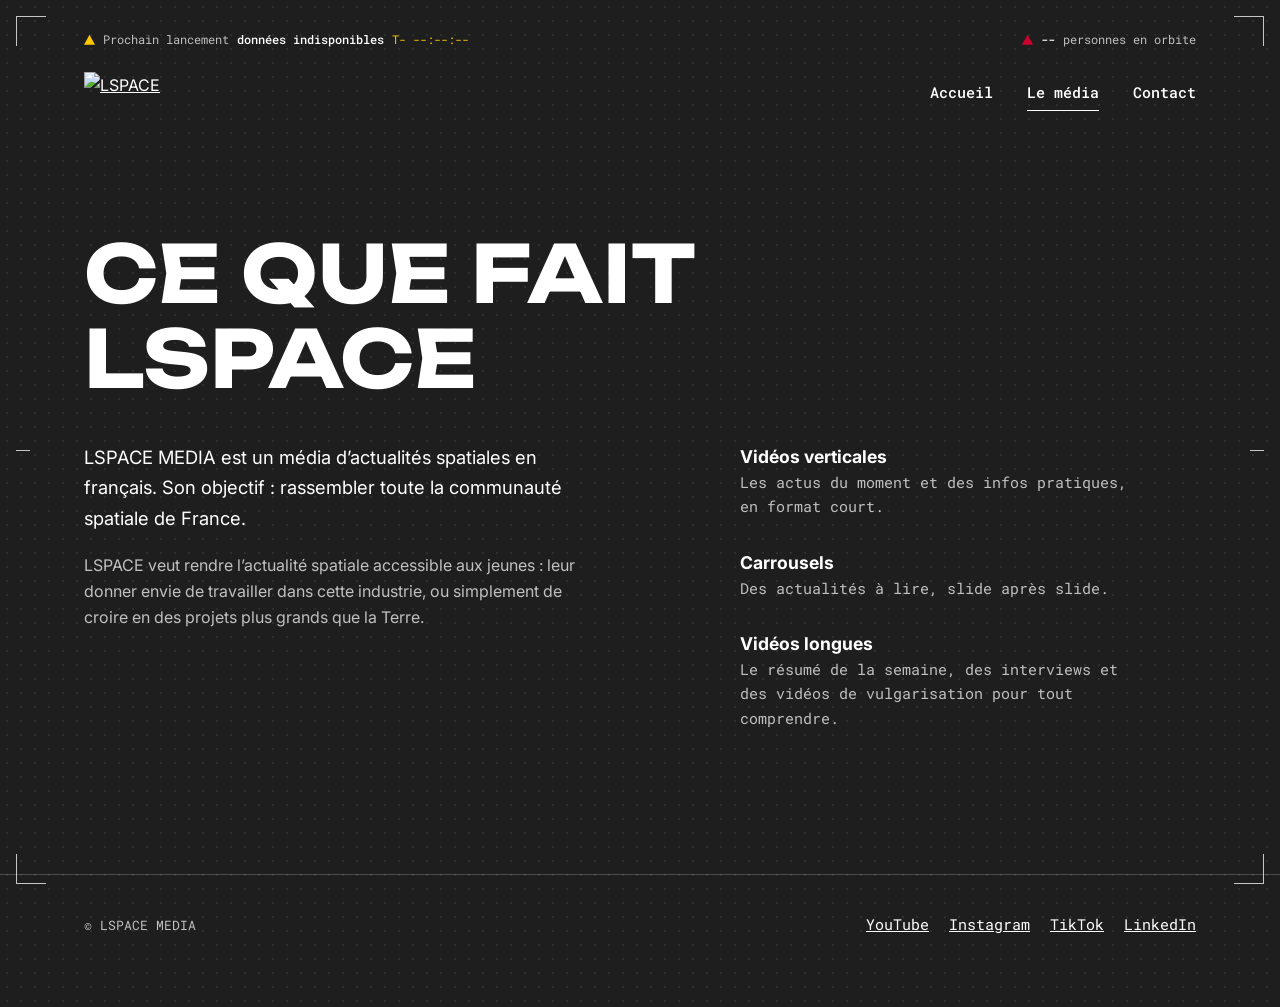
==== about.html @ 88643566 "Add files via upload Premier site" ====
<!doctype html><html lang="fr"><head><meta charset="utf-8"><meta name="viewport" content="width=device-width,initial-scale=1,viewport-fit=cover">
<title>Le média | LSPACE MEDIA</title><meta name="description" content="Ce que fait LSPACE MEDIA : actualités spatiales en français, vidéos et carrousels, en vidéos verticales, carrousels et vidéos longues."><meta property="og:title" content="Le média | LSPACE MEDIA"><meta property="og:description" content="Ce que fait LSPACE MEDIA : actualités spatiales en français, vidéos et carrousels, en vidéos verticales, carrousels et vidéos longues."><meta property="og:image" content="assets/og.png"><meta name="theme-color" content="#1E1E1E">
<script>document.documentElement.classList.add('js')</script><link rel="icon" href="assets/favicon-black.png" media="(prefers-color-scheme: light)"><link rel="icon" href="assets/favicon.png" media="(prefers-color-scheme: dark)"><link rel="preconnect" href="https://fonts.googleapis.com"><link rel="preconnect" href="https://fonts.gstatic.com" crossorigin><link href="https://fonts.googleapis.com/css2?family=Inter:wght@400;500;600&family=Roboto+Mono:wght@400;500;700&family=Unbounded:wght@700;800&display=swap" rel="stylesheet"><link rel="stylesheet" href="style.css"></head><body>
<div class="top"><span><i class="tri"></i>Prochain lancement <b class="ln">chargement…</b> <span class="cd">T- --:--:--</span></span><span><i class="tri r"></i><b class="crew">--</b> personnes en orbite</span></div><header><a href="index.html" aria-label="LSPACE MEDIA, accueil"><img src="assets/mark-white.png" alt="LSPACE"></a><nav><a href="index.html">Accueil</a><a href="about.html" aria-current=page>Le média</a><a href="contact.html">Contact</a></nav></header>
<main><section style="padding-bottom:40px"><div class="wrap"><h1>Ce que fait<br>LSPACE</h1></div></section>
<section style="padding-top:0"><div class="wrap two"><div>
<p style="color:#fff;font-size:1.15rem">LSPACE MEDIA est un média d’actualités spatiales en français. Son objectif : rassembler toute la communauté spatiale de France.</p>
<p>LSPACE veut rendre l’actualité spatiale accessible aux jeunes : leur donner envie de travailler dans cette industrie, ou simplement de croire en des projets plus grands que la Terre.</p></div>
<div><div class="mark"><img src="assets/squares.png" alt=""><div><b>Vidéos verticales</b><span>Les actus du moment et des infos pratiques, en format court.</span></div></div>
<div class="mark"><img src="assets/squares.png" alt=""><div><b>Carrousels</b><span>Des actualités à lire, slide après slide.</span></div></div>
<div class="mark"><img src="assets/squares.png" alt=""><div><b>Vidéos longues</b><span>Le résumé de la semaine, des interviews et des vidéos de vulgarisation pour tout comprendre.</span></div></div></div></div></section></main>
<footer><div class="wrap"><div><img class="bar" src="assets/barcode.png" alt="" aria-hidden="true"><small>© LSPACE MEDIA</small></div>
<div class="l"><a data-social="youtube">YouTube</a><a data-social="instagram">Instagram</a><a data-social="tiktok">TikTok</a><a data-linkedin-media>LinkedIn</a></div></div></footer>
<script src="config.js"></script><script src="script.js"></script></body></html>
---- style.css ----
:root{--bg:#1E1E1E;--blue:#0000FF;--yellow:#FFC700;--red:#D1002F;--soft:#EFEFEF;--mute:rgba(255,255,255,.72);--line:rgba(255,255,255,.2);--pad:clamp(22px,5vw,64px)}
*{box-sizing:border-box}html{scroll-behavior:smooth}
body{margin:0;color:#fff;background:radial-gradient(rgba(255,255,255,.07) 1px,transparent 1px) 0 0/14px 14px,var(--bg);font:400 1rem/1.65 Inter,system-ui,sans-serif;overflow-x:hidden}
img{max-width:100%;display:block}a{color:inherit}
:focus-visible{outline:2px solid var(--yellow);outline-offset:3px}
/* viewfinder frame: signature of the DA */
body::before{content:"";position:fixed;inset:16px;z-index:50;pointer-events:none;opacity:.75;background:
linear-gradient(#fff,#fff) 0 0/30px 1px,linear-gradient(#fff,#fff) 0 0/1px 30px,
linear-gradient(#fff,#fff) 100% 0/30px 1px,linear-gradient(#fff,#fff) 100% 0/1px 30px,
linear-gradient(#fff,#fff) 0 100%/30px 1px,linear-gradient(#fff,#fff) 0 100%/1px 30px,
linear-gradient(#fff,#fff) 100% 100%/30px 1px,linear-gradient(#fff,#fff) 100% 100%/1px 30px,
linear-gradient(#fff,#fff) 0 50%/14px 1px,linear-gradient(#fff,#fff) 100% 50%/14px 1px;background-repeat:no-repeat;animation:snap .9s cubic-bezier(.2,.8,.2,1) both}
@keyframes snap{from{inset:9vmin;opacity:0}}
@media(prefers-reduced-motion:reduce){body::before{animation:none}}
h1,h2,h3,.disp{font-family:Unbounded,"Arial Black",sans-serif;font-weight:700;line-height:1.08;margin:0;text-transform:uppercase}
h1{font-size:clamp(2rem,6.2vw,5rem)}h2{font-size:clamp(1.4rem,3vw,2.3rem)}h3{font-size:1.05rem}
p{margin:0 0 1em;max-width:64ch;color:var(--mute)}
.wrap{max-width:1240px;margin:0 auto;padding:0 var(--pad)}
header{position:relative;z-index:5;display:flex;align-items:center;justify-content:space-between;padding:42px var(--pad) 0;max-width:1240px;margin:0 auto}
header img{height:44px;width:auto}
nav{display:flex;gap:clamp(14px,3vw,34px);font-size:.95rem;font-weight:500}
nav a{text-decoration:none;padding:4px 0;border-bottom:1px solid transparent}
nav a:hover,nav a[aria-current]{border-color:#fff}
section{padding:clamp(56px,9vw,120px) 0}
.blob{position:absolute;border-radius:50%;background:var(--blue);filter:blur(90px);pointer-events:none;z-index:0}
.hero{position:relative;min-height:100svh;margin-top:-86px;padding-top:150px;display:flex;flex-direction:column;justify-content:flex-end;overflow:hidden}
.hero .wrap{position:relative;z-index:2;width:100%}
.hero p.lead{font-size:1.15rem;margin:1.4rem 0 3rem;color:#fff}
.live{display:grid;grid-template-columns:2fr 1.2fr 1fr;gap:0 clamp(20px,4vw,56px);border-top:1px solid var(--line);padding:22px 0}
.live .k{display:flex;align-items:center;gap:10px;font-size:.85rem;color:var(--mute)}
.tri{width:11px;height:10px;background:var(--yellow);clip-path:polygon(50% 0,100% 100%,0 100%);flex:none}.tri.r{background:var(--red)}
.t{font:700 clamp(1.5rem,4.2vw,3.2rem)/1.1 Unbounded,sans-serif;font-variant-numeric:tabular-nums;margin:.35em 0 .2em}
.live .s{font-size:.9rem;color:var(--mute)}.live .big{font:700 clamp(1.5rem,4.2vw,3.2rem)/1.1 Unbounded,sans-serif;margin:.35em 0 .2em}
.slogan{border-top:1px solid var(--line);padding:16px 0 56px;font-size:.85rem;color:var(--mute);display:flex;flex-wrap:wrap;gap:6px 14px}
.slogan b{color:#fff;font-weight:800}
.head{display:flex;justify-content:space-between;align-items:end;gap:20px;margin-bottom:36px;flex-wrap:wrap}
.btn{display:inline-flex;gap:10px;align-items:center;text-decoration:none;border:1px solid #fff;padding:10px 20px;font-weight:600;font-size:.92rem}
.btn:hover{background:#fff;color:var(--bg)}
.feed{display:grid;grid-template-columns:repeat(auto-fill,minmax(270px,1fr));gap:28px}
.card{text-decoration:none;display:block}
.thumb{position:relative;aspect-ratio:16/9;background:var(--bg) url(assets/blob.png) center/cover;overflow:hidden;border:1px solid var(--line)}
.thumb img{width:100%;height:100%;object-fit:cover;transition:transform .5s}
.card:hover .thumb img{transform:scale(1.04)}
.thumb .tag{position:absolute;left:10px;bottom:10px;display:flex;align-items:center;gap:8px;font-size:.78rem;font-weight:600;background:rgba(30,30,30,.85);padding:4px 9px}
.card h3{margin:14px 0 0;font-family:Inter,sans-serif;text-transform:none;font-weight:600;font-size:1rem;line-height:1.4}
.socials{display:grid;grid-template-columns:repeat(auto-fit,minmax(220px,1fr));border:1px solid var(--line)}
.socials a{padding:28px;text-decoration:none;border-right:1px solid var(--line);display:flex;flex-direction:column;gap:6px;position:relative;min-height:150px;justify-content:space-between}
.socials a:hover{background:var(--blue)}
.socials .n{font:700 1.3rem Unbounded,sans-serif;text-transform:uppercase}.socials .h{color:var(--mute);font-size:.9rem}
.spec{max-width:760px;margin:0;padding:0}
.row{display:flex;align-items:baseline;gap:12px;padding:13px 0;border-bottom:1px solid var(--line)}
.row dt{margin:0;color:var(--mute)}.row i{flex:1;border-bottom:1px dotted rgba(255,255,255,.4);transform:translateY(-4px)}
.row dd{margin:0;font:700 1.15rem Unbounded,sans-serif;font-variant-numeric:tabular-nums}
.two{display:grid;grid-template-columns:1fr 1fr;gap:clamp(28px,6vw,90px)}
.mark{display:flex;gap:16px;align-items:flex-start;margin:0 0 28px}.mark img{width:46px;flex:none}
.mark b{display:block;font-size:1.1rem}.mark span{font-size:.92rem;color:var(--mute);display:block;max-width:44ch}
.plate{position:relative;aspect-ratio:16/6.5;min-height:230px;background:url(assets/blob.png) right bottom/cover no-repeat;display:flex;flex-direction:column;justify-content:flex-end;align-items:flex-end;padding:clamp(18px,3vw,36px);text-align:right}
.plate .nm{font:800 clamp(1.7rem,5.6vw,4.4rem)/1 Unbounded,sans-serif}.plate .rl{font-size:clamp(.8rem,1.5vw,1rem)}
.pp{width:min(260px,60%);aspect-ratio:1;object-fit:cover}
footer{border-top:1px solid var(--line);padding:36px 0 70px;position:relative;z-index:2}
footer .wrap{display:flex;justify-content:space-between;gap:24px;flex-wrap:wrap;align-items:flex-end}
footer small{color:var(--mute)}footer .l{display:flex;gap:20px;font-size:.92rem}
@media(max-width:760px){.live,.two{grid-template-columns:1fr}.live>div{padding:10px 0}header{padding-top:36px}nav{font-size:.85rem}.socials a{border-right:0;border-bottom:1px solid var(--line)}}
/* v2 : police code, couleurs DA, bandeau live */
:root{--mono:"Roboto Mono",ui-monospace,Menlo,Consolas,monospace}
nav,.k,.s,.slogan,.tag,.btn,.row dt,footer small,footer .l,.top,.socials .h,.mark span,.cap{font-family:var(--mono)}
.top{position:relative;z-index:6;display:flex;justify-content:space-between;gap:8px 24px;flex-wrap:wrap;max-width:1240px;margin:0 auto;padding:30px var(--pad) 0;font-size:.74rem;color:var(--mute)}
.top span{display:inline-flex;align-items:center;gap:8px}.top b{color:#fff;font-weight:500}.top .cd{color:var(--yellow);font-variant-numeric:tabular-nums}
.top .ln{max-width:34ch;overflow:hidden;text-overflow:ellipsis;white-space:nowrap}
header{padding-top:22px}
.hero{margin-top:0;padding-top:60px;min-height:calc(100svh - 90px)}
.t{color:var(--yellow)}
.btn{font-size:.85rem}.btn.y{background:var(--yellow);border-color:var(--yellow);color:var(--bg)}.btn.y:hover{background:#fff;border-color:#fff}
.socials{border:0;gap:0}
.socials a{border:0;color:#fff;min-height:190px}
.socials a[data-social=youtube]{background:var(--red)}
.socials a[data-social=instagram]{background:var(--yellow);color:var(--bg)}
.socials a[data-social=tiktok]{background:var(--soft);color:var(--bg)}
.socials a .h{color:inherit;opacity:.8}
.socials a:hover{background:var(--blue);color:#fff}
.light{background:var(--soft);color:var(--bg)}.light p{color:#333}
.light .row{border-color:rgba(30,30,30,.2)}.light .row dt{color:#444}.light .row i{border-color:rgba(30,30,30,.45)}
.embed{aspect-ratio:16/9;max-width:860px;border:1px solid var(--line)}.embed iframe{width:100%;height:100%;border:0}
.ph{position:relative;width:min(340px,100%)}
.ph::before{content:"";position:absolute;left:-16px;bottom:-16px;width:46%;height:46%;background:var(--yellow)}
.ph img{position:relative;width:100%;aspect-ratio:1;object-fit:cover;border:1px solid var(--line)}
.bar{display:block;height:auto;width:150px}
.cta{display:flex;gap:12px;flex-wrap:wrap}
@media(max-width:760px){.top{font-size:.7rem}.top .ln{max-width:24ch}}
/* v3 */
.bar{background:none!important}
.feed.vert{grid-template-columns:repeat(auto-fill,minmax(170px,1fr));gap:20px}.feed.vert .thumb{aspect-ratio:9/16}.feed.vert h3{font-size:.88rem}
.igrid{display:grid;grid-template-columns:repeat(auto-fill,minmax(300px,1fr));gap:24px}.igrid iframe{width:100%;height:540px;border:1px solid var(--line);background:#fff}
.chead{padding:clamp(40px,7vw,90px) 0 20px}.chead .who{display:flex;align-items:center;gap:12px;margin-top:1.6rem;font-size:.95rem;color:var(--mute);font-family:var(--mono)}
/* v4 : animations */
@keyframes rise{from{opacity:0;transform:translateY(38px)}}
@keyframes drift{to{transform:translate(-5vmin,6vmin) scale(1.1)}}
@keyframes pulse{50%{opacity:.25}}@keyframes breathe{50%{opacity:.42}}@keyframes mq{to{transform:translateX(-50%)}}
body::before{animation:snap .9s cubic-bezier(.2,.8,.2,1) both,breathe 6s 1s ease-in-out infinite}
main h1{animation:rise .9s .2s cubic-bezier(.2,.8,.2,1) both}.hero .lead{animation:rise .9s .42s cubic-bezier(.2,.8,.2,1) both}.hero .live{animation:rise .9s .62s cubic-bezier(.2,.8,.2,1) both}.chead .who{animation:rise .9s .4s both}
.hero .wrap{padding-bottom:48px}
.blob{animation:drift 14s ease-in-out infinite alternate;translate:calc(var(--mx,0)*-40px) calc(var(--my,0)*-40px);transition:translate .6s ease-out}.blob+.blob{animation-duration:19s;animation-delay:-6s}
.tri.r{animation:pulse 1.4s ease-in-out infinite}
.js .rv{opacity:0;transform:translateY(26px);transition:opacity .7s cubic-bezier(.2,.8,.2,1),transform .7s cubic-bezier(.2,.8,.2,1)}
.js .rv.in{opacity:1;transform:none}.js .rv.in.done{transition:transform .3s,background .3s,border-color .3s,color .3s}
.marq{overflow:hidden;background:var(--yellow);color:var(--bg);font:500 .85rem var(--mono);padding:14px 0;white-space:nowrap;position:relative;z-index:3}
.mt{display:inline-flex;animation:mq 30s linear infinite}.mt span{display:inline-flex;align-items:center;gap:22px;padding-right:22px}.mt b{font-weight:800}
.mt span::after{content:"";width:10px;height:9px;background:var(--bg);clip-path:polygon(50% 0,100% 100%,0 100%)}
.marq:hover .mt{animation-play-state:paused}
.btn::after{content:"→";transition:transform .25s}.btn:hover::after{transform:translateX(5px)}.btn{transition:background .25s,color .25s}
.socials a{transition:transform .3s,background .3s,color .3s}.socials a:hover{transform:translateY(-6px)}
.socials a::after{content:"↗";position:absolute;top:20px;right:24px;font-size:1.5rem;transition:transform .3s}.socials a:hover::after{transform:translate(5px,-5px)}
.card:hover .thumb{border-color:var(--yellow)}.card:hover h3{text-decoration:underline;text-underline-offset:4px}
nav a{transition:border-color .25s}
.note{color:#fff;display:flex;gap:12px;align-items:flex-start;border-left:2px solid var(--yellow);padding-left:14px}.note .tri{margin-top:.55em}
.tl{list-style:none;margin:0;padding:0 0 0 24px;border-left:2px solid var(--bg)}.tl li{position:relative;padding:0 0 24px}
.tl li::before{content:"";position:absolute;left:-31px;top:.45em;width:12px;height:12px;background:var(--yellow);border:2px solid var(--bg)}
.tl .d{display:block;font:500 .75rem var(--mono);color:#555}.tl b{font-size:1.02rem}
.proj{border-top:2px solid var(--bg);padding-top:14px;margin-bottom:30px}.proj ul{padding-left:1.1rem;margin:.6em 0 0;color:#333}.proj .lk{font:500 .8rem var(--mono);margin:.4em 0 0;color:#444}
.chips{display:flex;flex-wrap:wrap;gap:10px;list-style:none;padding:0;margin:0}.chips li{border:1px solid var(--line);padding:7px 15px;font:500 .85rem var(--mono);transition:transform .25s,background .25s,color .25s}.chips li:hover{background:var(--yellow);color:var(--bg);transform:translateY(-3px)}
@media(prefers-reduced-motion:reduce){*,*::before,*::after{animation:none!important;transition:none!important}.js .rv{opacity:1;transform:none}}
/* v5 : bandeau, L collé et en gras */
.mt span{display:block;padding-right:0;font-weight:400}.mt b{font-weight:700}
.mt span::after{display:inline-block;vertical-align:middle;margin:0 22px}
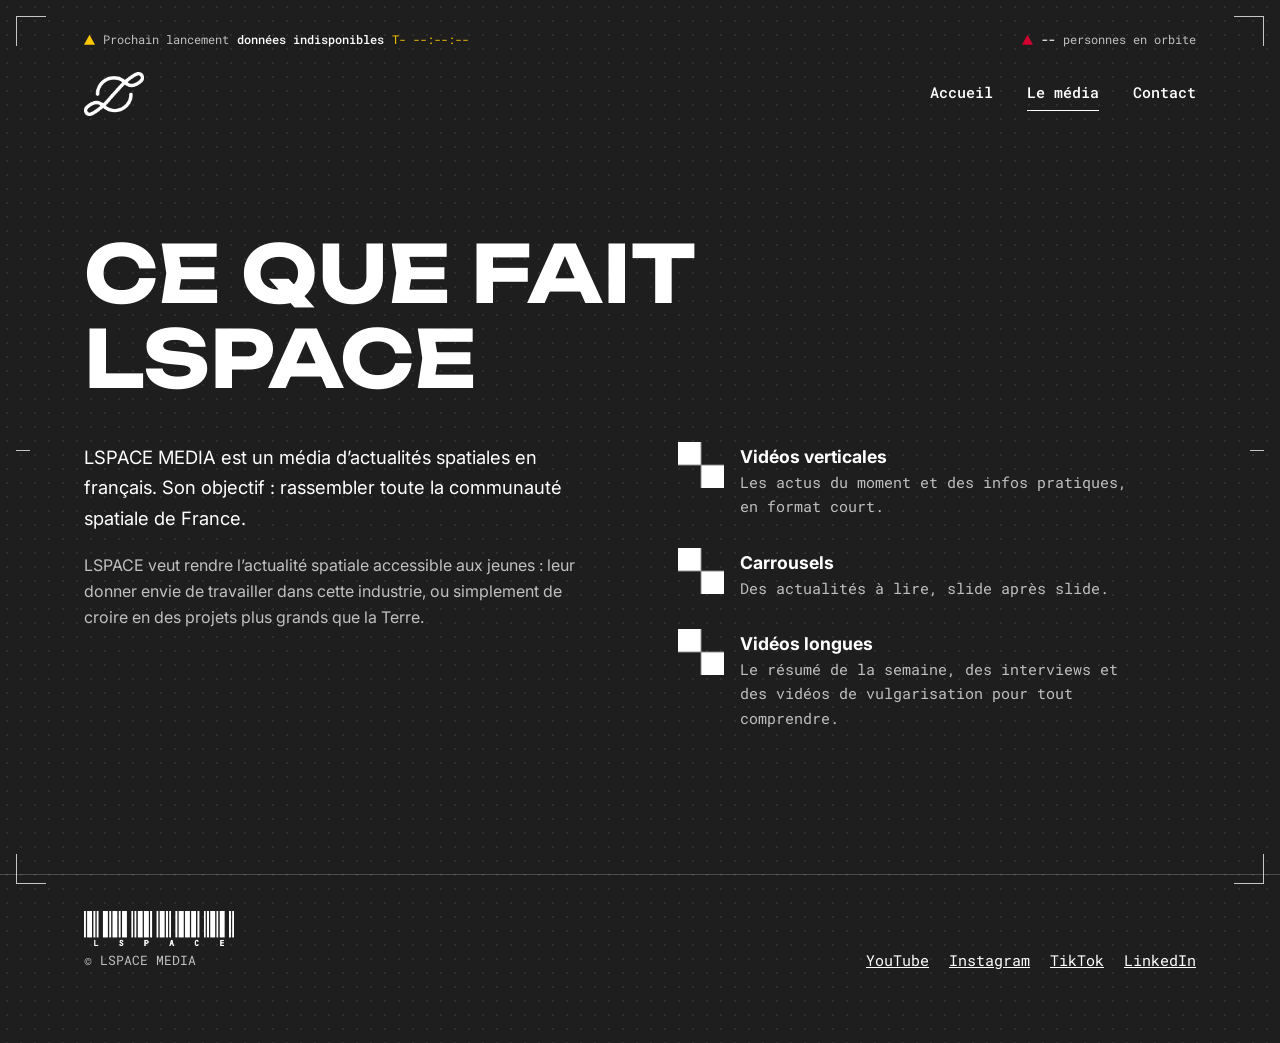
==== commit 33d113a3: "Update about.html" ====
--- a/about.html
+++ b/about.html
@@ -1,14 +1,14 @@
 <!doctype html><html lang="fr"><head><meta charset="utf-8"><meta name="viewport" content="width=device-width,initial-scale=1,viewport-fit=cover">
-<title>Le média | LSPACE MEDIA</title><meta name="description" content="Ce que fait LSPACE MEDIA : actualités spatiales en français, vidéos et carrousels, en vidéos verticales, carrousels et vidéos longues."><meta property="og:title" content="Le média | LSPACE MEDIA"><meta property="og:description" content="Ce que fait LSPACE MEDIA : actualités spatiales en français, vidéos et carrousels, en vidéos verticales, carrousels et vidéos longues."><meta property="og:image" content="assets/og.png"><meta name="theme-color" content="#1E1E1E">
-<script>document.documentElement.classList.add('js')</script><link rel="icon" href="assets/favicon-black.png" media="(prefers-color-scheme: light)"><link rel="icon" href="assets/favicon.png" media="(prefers-color-scheme: dark)"><link rel="preconnect" href="https://fonts.googleapis.com"><link rel="preconnect" href="https://fonts.gstatic.com" crossorigin><link href="https://fonts.googleapis.com/css2?family=Inter:wght@400;500;600&family=Roboto+Mono:wght@400;500;700&family=Unbounded:wght@700;800&display=swap" rel="stylesheet"><link rel="stylesheet" href="style.css"></head><body>
-<div class="top"><span><i class="tri"></i>Prochain lancement <b class="ln">chargement…</b> <span class="cd">T- --:--:--</span></span><span><i class="tri r"></i><b class="crew">--</b> personnes en orbite</span></div><header><a href="index.html" aria-label="LSPACE MEDIA, accueil"><img src="assets/mark-white.png" alt="LSPACE"></a><nav><a href="index.html">Accueil</a><a href="about.html" aria-current=page>Le média</a><a href="contact.html">Contact</a></nav></header>
+<title>Le média | LSPACE MEDIA</title><meta name="description" content="Ce que fait LSPACE MEDIA : actualités spatiales en français, vidéos et carrousels, en vidéos verticales, carrousels et vidéos longues."><meta property="og:title" content="Le média | LSPACE MEDIA"><meta property="og:description" content="Ce que fait LSPACE MEDIA : actualités spatiales en français, vidéos et carrousels, en vidéos verticales, carrousels et vidéos longues."><meta property="og:image" content="og.png"><meta name="theme-color" content="#1E1E1E">
+<script>document.documentElement.classList.add('js')</script><link rel="icon" href="favicon-black.png" media="(prefers-color-scheme: light)"><link rel="icon" href="assets/favicon.png" media="(prefers-color-scheme: dark)"><link rel="preconnect" href="https://fonts.googleapis.com"><link rel="preconnect" href="https://fonts.gstatic.com" crossorigin><link href="https://fonts.googleapis.com/css2?family=Inter:wght@400;500;600&family=Roboto+Mono:wght@400;500;700&family=Unbounded:wght@700;800&display=swap" rel="stylesheet"><link rel="stylesheet" href="style.css"></head><body>
+<div class="top"><span><i class="tri"></i>Prochain lancement <b class="ln">chargement…</b> <span class="cd">T- --:--:--</span></span><span><i class="tri r"></i><b class="crew">--</b> personnes en orbite</span></div><header><a href="index.html" aria-label="LSPACE MEDIA, accueil"><img src="mark-white.png" alt="LSPACE"></a><nav><a href="index.html">Accueil</a><a href="about.html" aria-current=page>Le média</a><a href="contact.html">Contact</a></nav></header>
 <main><section style="padding-bottom:40px"><div class="wrap"><h1>Ce que fait<br>LSPACE</h1></div></section>
 <section style="padding-top:0"><div class="wrap two"><div>
 <p style="color:#fff;font-size:1.15rem">LSPACE MEDIA est un média d’actualités spatiales en français. Son objectif : rassembler toute la communauté spatiale de France.</p>
 <p>LSPACE veut rendre l’actualité spatiale accessible aux jeunes : leur donner envie de travailler dans cette industrie, ou simplement de croire en des projets plus grands que la Terre.</p></div>
-<div><div class="mark"><img src="assets/squares.png" alt=""><div><b>Vidéos verticales</b><span>Les actus du moment et des infos pratiques, en format court.</span></div></div>
-<div class="mark"><img src="assets/squares.png" alt=""><div><b>Carrousels</b><span>Des actualités à lire, slide après slide.</span></div></div>
-<div class="mark"><img src="assets/squares.png" alt=""><div><b>Vidéos longues</b><span>Le résumé de la semaine, des interviews et des vidéos de vulgarisation pour tout comprendre.</span></div></div></div></div></section></main>
-<footer><div class="wrap"><div><img class="bar" src="assets/barcode.png" alt="" aria-hidden="true"><small>© LSPACE MEDIA</small></div>
+<div><div class="mark"><img src="squares.png" alt=""><div><b>Vidéos verticales</b><span>Les actus du moment et des infos pratiques, en format court.</span></div></div>
+<div class="mark"><img src="squares.png" alt=""><div><b>Carrousels</b><span>Des actualités à lire, slide après slide.</span></div></div>
+<div class="mark"><img src="squares.png" alt=""><div><b>Vidéos longues</b><span>Le résumé de la semaine, des interviews et des vidéos de vulgarisation pour tout comprendre.</span></div></div></div></div></section></main>
+<footer><div class="wrap"><div><img class="bar" src="barcode.png" alt="" aria-hidden="true"><small>© LSPACE MEDIA</small></div>
 <div class="l"><a data-social="youtube">YouTube</a><a data-social="instagram">Instagram</a><a data-social="tiktok">TikTok</a><a data-linkedin-media>LinkedIn</a></div></div></footer>
-<script src="config.js"></script><script src="script.js"></script></body></html>+<script src="config.js"></script><script src="script.js"></script></body></html>
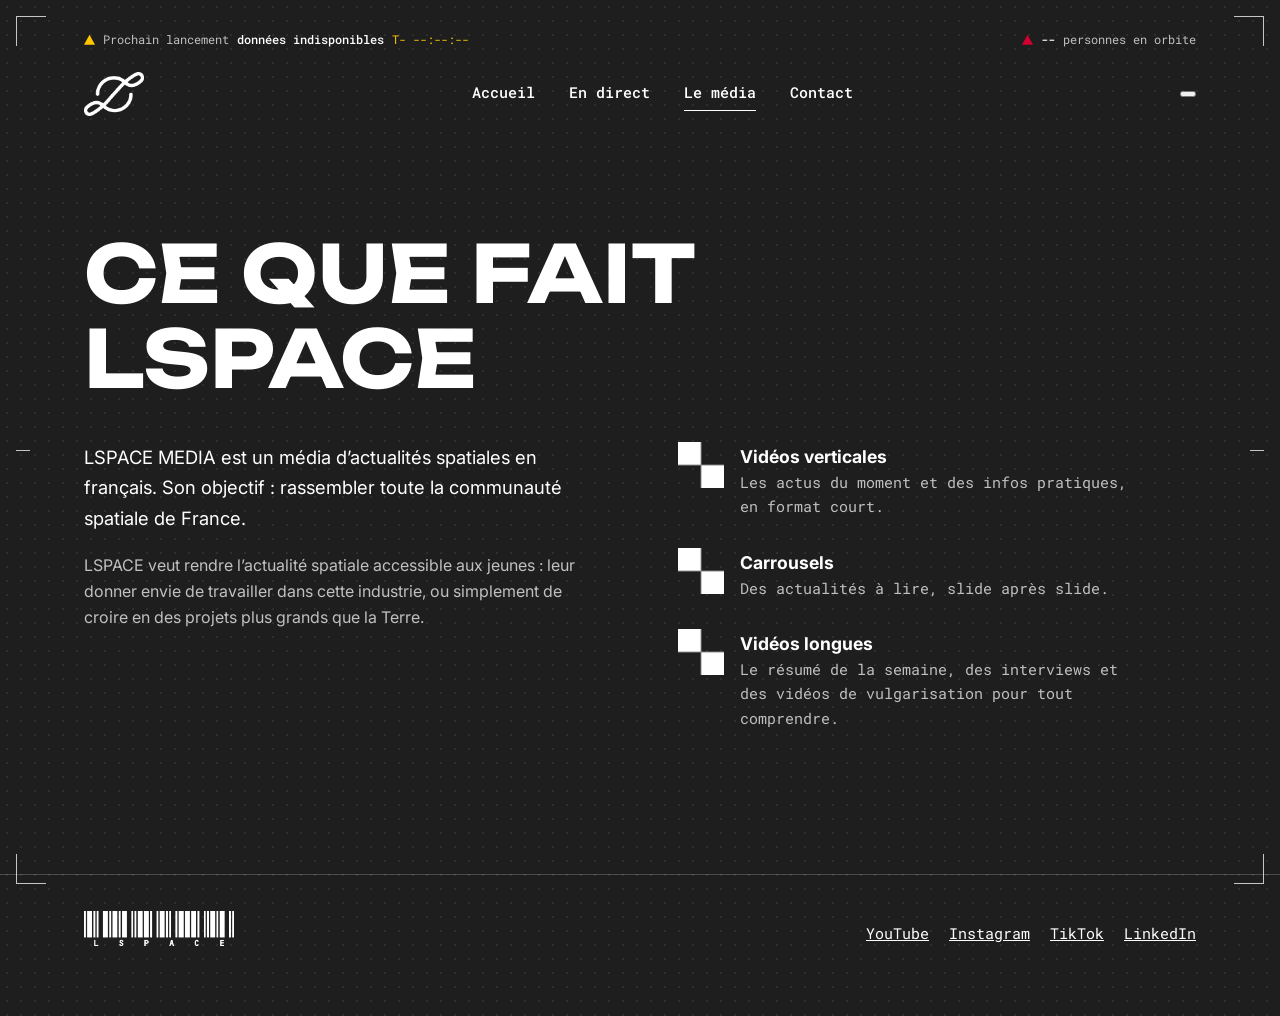
==== commit 4aa35ede: "Add files via upload" ====
--- a/about.html
+++ b/about.html
@@ -1,7 +1,7 @@
 <!doctype html><html lang="fr"><head><meta charset="utf-8"><meta name="viewport" content="width=device-width,initial-scale=1,viewport-fit=cover">
 <title>Le média | LSPACE MEDIA</title><meta name="description" content="Ce que fait LSPACE MEDIA : actualités spatiales en français, vidéos et carrousels, en vidéos verticales, carrousels et vidéos longues."><meta property="og:title" content="Le média | LSPACE MEDIA"><meta property="og:description" content="Ce que fait LSPACE MEDIA : actualités spatiales en français, vidéos et carrousels, en vidéos verticales, carrousels et vidéos longues."><meta property="og:image" content="og.png"><meta name="theme-color" content="#1E1E1E">
-<script>document.documentElement.classList.add('js')</script><link rel="icon" href="favicon-black.png" media="(prefers-color-scheme: light)"><link rel="icon" href="assets/favicon.png" media="(prefers-color-scheme: dark)"><link rel="preconnect" href="https://fonts.googleapis.com"><link rel="preconnect" href="https://fonts.gstatic.com" crossorigin><link href="https://fonts.googleapis.com/css2?family=Inter:wght@400;500;600&family=Roboto+Mono:wght@400;500;700&family=Unbounded:wght@700;800&display=swap" rel="stylesheet"><link rel="stylesheet" href="style.css"></head><body>
-<div class="top"><span><i class="tri"></i>Prochain lancement <b class="ln">chargement…</b> <span class="cd">T- --:--:--</span></span><span><i class="tri r"></i><b class="crew">--</b> personnes en orbite</span></div><header><a href="index.html" aria-label="LSPACE MEDIA, accueil"><img src="mark-white.png" alt="LSPACE"></a><nav><a href="index.html">Accueil</a><a href="about.html" aria-current=page>Le média</a><a href="contact.html">Contact</a></nav></header>
+<script>document.documentElement.classList.add('js')</script><link rel="icon" href="favicon-black.png" media="(prefers-color-scheme: light)"><link rel="icon" href="favicon.png" media="(prefers-color-scheme: dark)"><link rel="preconnect" href="https://fonts.googleapis.com"><link rel="preconnect" href="https://fonts.gstatic.com" crossorigin><link href="https://fonts.googleapis.com/css2?family=Inter:wght@400;500;600&family=Roboto+Mono:wght@400;500;700&family=Unbounded:wght@700;800&display=swap" rel="stylesheet"><link rel="stylesheet" href="style.css"></head><body>
+<div class="top"><span><i class="tri"></i>Prochain lancement <b class="ln">chargement…</b> <span class="cd">T- --:--:--</span> <span class="ds"></span></span><span><i class="tri r"></i><b class="crew">--</b> personnes en orbite</span></div><header><a href="index.html" aria-label="LSPACE MEDIA, accueil"><img src="mark-white.png" alt="LSPACE"></a><nav><a href="index.html">Accueil</a><a href="live.html">En direct</a><a href="about.html" aria-current=page>Le média</a><a href="contact.html">Contact</a></nav><button class="mb" type="button" aria-label="Menu" aria-expanded="false"><i></i><i></i></button></header>
 <main><section style="padding-bottom:40px"><div class="wrap"><h1>Ce que fait<br>LSPACE</h1></div></section>
 <section style="padding-top:0"><div class="wrap two"><div>
 <p style="color:#fff;font-size:1.15rem">LSPACE MEDIA est un média d’actualités spatiales en français. Son objectif : rassembler toute la communauté spatiale de France.</p>
@@ -9,6 +9,6 @@
 <div><div class="mark"><img src="squares.png" alt=""><div><b>Vidéos verticales</b><span>Les actus du moment et des infos pratiques, en format court.</span></div></div>
 <div class="mark"><img src="squares.png" alt=""><div><b>Carrousels</b><span>Des actualités à lire, slide après slide.</span></div></div>
 <div class="mark"><img src="squares.png" alt=""><div><b>Vidéos longues</b><span>Le résumé de la semaine, des interviews et des vidéos de vulgarisation pour tout comprendre.</span></div></div></div></div></section></main>
-<footer><div class="wrap"><div><img class="bar" src="barcode.png" alt="" aria-hidden="true"><small>© LSPACE MEDIA</small></div>
+<footer><div class="wrap"><div><img class="bar" src="barcode.png" alt="" aria-hidden="true"></div>
 <div class="l"><a data-social="youtube">YouTube</a><a data-social="instagram">Instagram</a><a data-social="tiktok">TikTok</a><a data-linkedin-media>LinkedIn</a></div></div></footer>
-<script src="config.js"></script><script src="script.js"></script></body></html>
+<script src="config.js"></script><script src="script.js"></script></body></html>
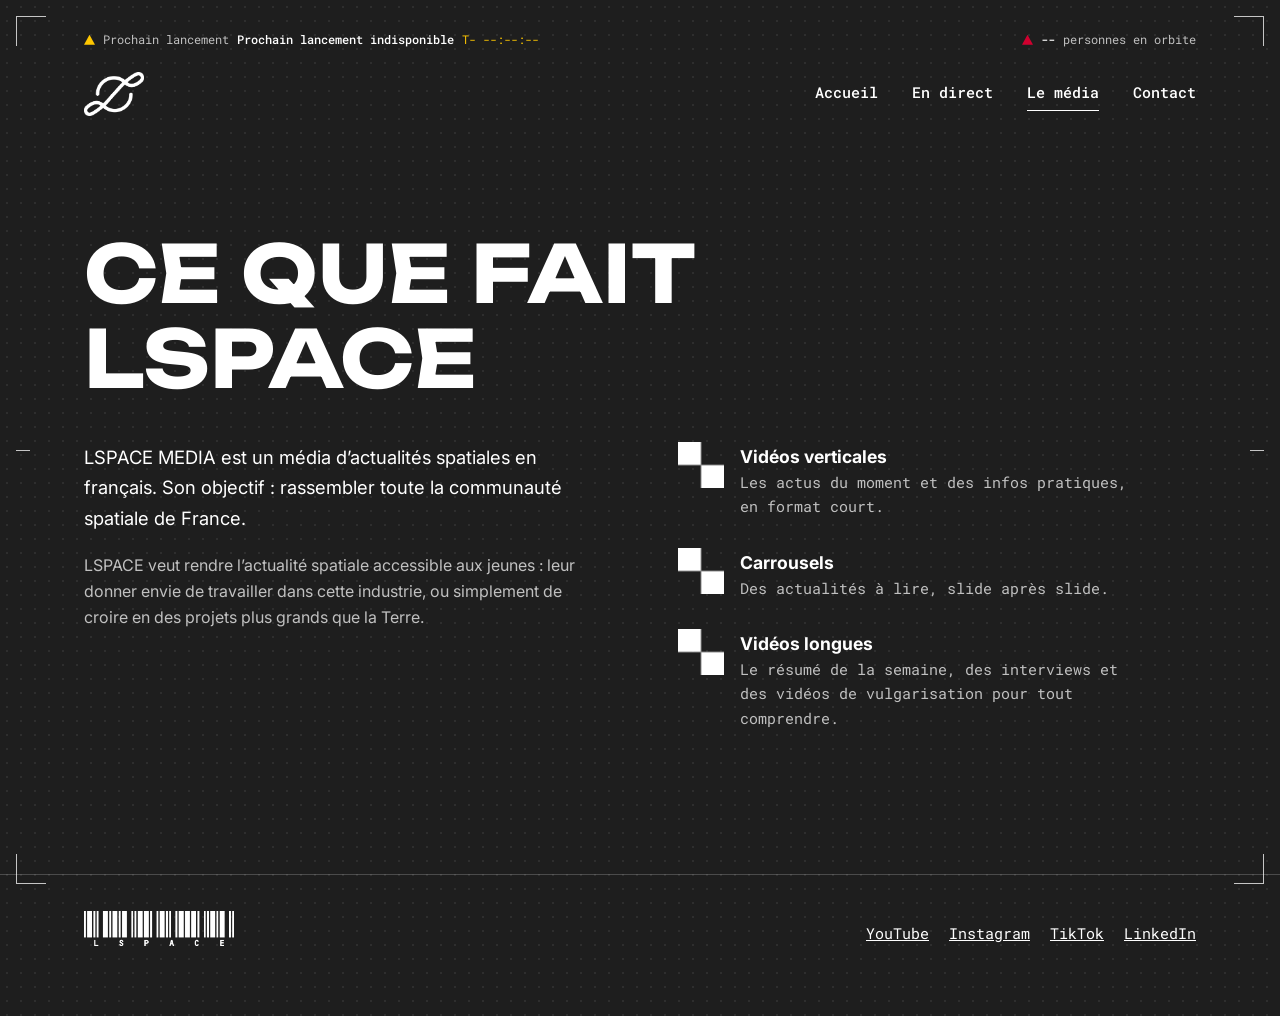
==== commit 98307759: "Add files via upload" ====
--- a/about.html
+++ b/about.html
@@ -1,4 +1,4 @@
-<!doctype html><html lang="fr"><head><meta charset="utf-8"><meta name="viewport" content="width=device-width,initial-scale=1,viewport-fit=cover">
+<!doctype html><html lang="fr"><head><meta charset="utf-8"><meta name="referrer" content="strict-origin-when-cross-origin"><meta name="viewport" content="width=device-width,initial-scale=1,viewport-fit=cover">
 <title>Le média | LSPACE MEDIA</title><meta name="description" content="Ce que fait LSPACE MEDIA : actualités spatiales en français, vidéos et carrousels, en vidéos verticales, carrousels et vidéos longues."><meta property="og:title" content="Le média | LSPACE MEDIA"><meta property="og:description" content="Ce que fait LSPACE MEDIA : actualités spatiales en français, vidéos et carrousels, en vidéos verticales, carrousels et vidéos longues."><meta property="og:image" content="og.png"><meta name="theme-color" content="#1E1E1E">
 <script>document.documentElement.classList.add('js')</script><link rel="icon" href="favicon-black.png" media="(prefers-color-scheme: light)"><link rel="icon" href="favicon.png" media="(prefers-color-scheme: dark)"><link rel="preconnect" href="https://fonts.googleapis.com"><link rel="preconnect" href="https://fonts.gstatic.com" crossorigin><link href="https://fonts.googleapis.com/css2?family=Inter:wght@400;500;600&family=Roboto+Mono:wght@400;500;700&family=Unbounded:wght@700;800&display=swap" rel="stylesheet"><link rel="stylesheet" href="style.css"></head><body>
 <div class="top"><span><i class="tri"></i>Prochain lancement <b class="ln">chargement…</b> <span class="cd">T- --:--:--</span> <span class="ds"></span></span><span><i class="tri r"></i><b class="crew">--</b> personnes en orbite</span></div><header><a href="index.html" aria-label="LSPACE MEDIA, accueil"><img src="mark-white.png" alt="LSPACE"></a><nav><a href="index.html">Accueil</a><a href="live.html">En direct</a><a href="about.html" aria-current=page>Le média</a><a href="contact.html">Contact</a></nav><button class="mb" type="button" aria-label="Menu" aria-expanded="false"><i></i><i></i></button></header>
--- a/style.css
+++ b/style.css
@@ -38,7 +38,7 @@
 .btn:hover{background:#fff;color:var(--bg)}
 .feed{display:grid;grid-template-columns:repeat(auto-fill,minmax(270px,1fr));gap:28px}
 .card{text-decoration:none;display:block}
-.thumb{position:relative;aspect-ratio:16/9;background:var(--bg) url(assets/blob.png) center/cover;overflow:hidden;border:1px solid var(--line)}
+.thumb{position:relative;aspect-ratio:16/9;background:var(--bg) url(blob.png) center/cover;overflow:hidden;border:1px solid var(--line)}
 .thumb img{width:100%;height:100%;object-fit:cover;transition:transform .5s}
 .card:hover .thumb img{transform:scale(1.04)}
 .thumb .tag{position:absolute;left:10px;bottom:10px;display:flex;align-items:center;gap:8px;font-size:.78rem;font-weight:600;background:rgba(30,30,30,.85);padding:4px 9px}
@@ -54,7 +54,7 @@
 .two{display:grid;grid-template-columns:1fr 1fr;gap:clamp(28px,6vw,90px)}
 .mark{display:flex;gap:16px;align-items:flex-start;margin:0 0 28px}.mark img{width:46px;flex:none}
 .mark b{display:block;font-size:1.1rem}.mark span{font-size:.92rem;color:var(--mute);display:block;max-width:44ch}
-.plate{position:relative;aspect-ratio:16/6.5;min-height:230px;background:url(assets/blob.png) right bottom/cover no-repeat;display:flex;flex-direction:column;justify-content:flex-end;align-items:flex-end;padding:clamp(18px,3vw,36px);text-align:right}
+.plate{position:relative;aspect-ratio:16/6.5;min-height:230px;background:url(blob.png) right bottom/cover no-repeat;display:flex;flex-direction:column;justify-content:flex-end;align-items:flex-end;padding:clamp(18px,3vw,36px);text-align:right}
 .plate .nm{font:800 clamp(1.7rem,5.6vw,4.4rem)/1 Unbounded,sans-serif}.plate .rl{font-size:clamp(.8rem,1.5vw,1rem)}
 .pp{width:min(260px,60%);aspect-ratio:1;object-fit:cover}
 footer{border-top:1px solid var(--line);padding:36px 0 70px;position:relative;z-index:2}
@@ -122,3 +122,64 @@
 /* v5 : bandeau, L collé et en gras */
 .mt span{display:block;padding-right:0;font-weight:400}.mt b{font-weight:700}
 .mt span::after{display:inline-block;vertical-align:middle;margin:0 22px}
+/* v6 : actualités IA */
+.post{display:grid;gap:8px;padding:26px 0;border-top:1px solid var(--line);text-decoration:none}.post:last-child{border-bottom:1px solid var(--line)}
+.post .d,.art .d{font:500 .78rem var(--mono);color:var(--mute)}
+.post h3{font-size:clamp(1.05rem,2.2vw,1.5rem);text-transform:none;line-height:1.25;transition:color .25s}.post:hover h3{color:var(--yellow)}
+.post p{margin:0}.ia{font:500 .72rem var(--mono);color:var(--bg);background:var(--yellow);padding:3px 9px;justify-self:start}
+.art{max-width:760px}.art h1{font-size:clamp(1.6rem,4vw,2.8rem);text-transform:none;margin:.4em 0 1.2rem}.art p{color:#fff}.art h2{font-size:1.1rem;margin:2.4rem 0 .8rem}
+.art sup a{color:var(--yellow);text-decoration:none}
+.src{padding-left:1.3rem;color:var(--mute)}.src li{margin:.5em 0}.src span{font:400 .75rem var(--mono);margin-left:8px}
+.back{font:500 .85rem var(--mono);text-decoration:none}.back:hover{color:var(--yellow)}
+.live .ld{color:#fff;font-weight:500}.top .ds{color:var(--mute)}
+/* v6 : pages En direct / Actus, rangée de vidéos, mobile minimaliste */
+.mb{display:none;background:none;border:0;padding:10px;cursor:pointer;position:relative;z-index:80}.mb i{display:block;width:24px;height:2px;background:#fff;margin:6px 0;transition:transform .3s}
+.nav-open .mb i:first-child{transform:translateY(4px) rotate(45deg)}.nav-open .mb i:last-child{transform:translateY(-4px) rotate(-45deg)}
+.more{display:inline-block;margin-top:.7em;font:500 .8rem var(--mono);color:var(--yellow);text-decoration:none;border-bottom:1px solid currentColor}
+.feed.row1{grid-template-columns:none;grid-auto-flow:column;grid-auto-columns:calc((100% - 84px)/4);overflow-x:auto;scroll-snap-type:x mandatory;padding-bottom:12px;scrollbar-width:thin}.feed.row1>*{scroll-snap-align:start}
+.cap{font:400 .78rem var(--mono);color:var(--mute);display:block}.cap.y{color:var(--yellow)}
+.lrows{border-top:1px solid var(--line)}
+.lr{display:grid;grid-template-columns:96px 64px 1fr auto;gap:0 22px;align-items:center;padding:16px 0;border-bottom:1px solid var(--line)}
+.lr img,.lr .ph0{width:96px;height:64px;object-fit:cover;background:var(--bg) url(blob.png) center/cover}
+.lr .dt{text-align:center;line-height:1}.lr .dt b{font:700 1.7rem Unbounded,sans-serif;display:block}.lr .dt span{font:500 .72rem var(--mono);text-transform:uppercase;color:var(--mute)}
+.lb h3{font:600 1rem/1.35 Inter,sans-serif;text-transform:none}.lb p{margin:.2em 0;font-size:.9rem}
+.ls{display:flex;flex-direction:column;align-items:flex-end;gap:6px}
+.st{font:500 .75rem var(--mono);border:1px solid var(--line);padding:3px 10px}.st.y{background:var(--yellow);color:var(--bg);border-color:var(--yellow)}.st.r{background:var(--red);border-color:var(--red)}
+.filters{display:flex;flex-wrap:wrap;gap:8px}.filters button{font:500 .8rem var(--mono);background:none;color:#fff;border:1px solid var(--line);padding:6px 14px;cursor:pointer;transition:background .2s,color .2s}.filters button[aria-pressed=true]{background:#fff;color:var(--bg)}
+.stn{margin-bottom:44px}.stn h3{margin-bottom:20px;display:flex;gap:14px;align-items:baseline;flex-wrap:wrap}.light .cap{color:#444}.light .cap.y{color:#7a5c00}
+.pgrid{display:grid;grid-template-columns:repeat(auto-fill,minmax(250px,1fr));gap:16px}
+.pc{display:flex;gap:14px;text-decoration:none;border:1px solid rgba(30,30,30,.2);padding:12px}.pc:hover{background:#fff}.pc b{display:block;color:var(--bg)}
+.ph1{width:72px;height:72px;object-fit:cover;flex:none;background:var(--bg)}.fl{display:inline-block;width:16px;height:auto;margin-right:6px;vertical-align:-1px}
+.cnt{font:500 .95rem var(--mono)}.cnt .crew{font:700 2rem Unbounded,sans-serif;margin-right:10px}
+.agrid{display:grid;grid-template-columns:repeat(auto-fill,minmax(300px,1fr));gap:34px 28px}
+.art{text-decoration:none;display:block}.art img{width:100%;aspect-ratio:16/9;object-fit:cover;border:1px solid var(--line);margin-bottom:12px}
+.art h3{font:600 1.05rem/1.35 Inter,sans-serif;text-transform:none;margin:.3em 0}.art p{font-size:.9rem;display:-webkit-box;-webkit-line-clamp:3;-webkit-box-orient:vertical;overflow:hidden;margin:0}.art:hover h3{text-decoration:underline;text-underline-offset:4px}
+@media(max-width:1000px){.feed.row1{grid-auto-columns:calc((100% - 28px)/2)}}
+@media(max-width:760px){
+ body::before{display:none}.mb{display:block}
+ header{z-index:70;padding-top:18px}header img{height:34px}
+ nav{display:none;position:fixed;inset:0;background:var(--bg);flex-direction:column;justify-content:center;align-items:flex-start;gap:22px;padding:0 var(--pad);font:700 1.5rem Unbounded,sans-serif;text-transform:uppercase;z-index:60}
+ .nav-open nav{display:flex}.nav-open{overflow:hidden}
+ .top{padding-top:14px;font-size:.68rem}.top>span:nth-child(2),.top .ds{display:none}.top .ln{max-width:18ch}
+ .hero{min-height:0;padding-top:30px}.hero .wrap{padding-bottom:28px}.blob+.blob,.marq{display:none}.blob{filter:blur(60px);opacity:.5!important}
+ h1{font-size:1.9rem}.hero .lead{font-size:1rem;margin:1rem 0 1.6rem}
+ .t,.live .big{font-size:1.3rem}.live .s{font-size:.78rem}
+ section{padding:42px 0}.head{margin-bottom:20px}
+ .feed.row1{grid-auto-columns:78%;gap:14px}
+ .socials a{min-height:0;flex-direction:row;align-items:center;padding:16px 18px}.socials .h{display:none}
+ .lr{grid-template-columns:48px 1fr;gap:6px 14px;padding:14px 0}.lr img,.lr .ph0{display:none}.ls{grid-column:2;flex-direction:row;align-items:center;gap:12px}
+ .pgrid{grid-template-columns:1fr}.ph1{width:60px;height:60px}
+ .js .rv{opacity:1;transform:none;transition:none}main h1,.hero .lead,.hero .live{animation:none}
+ footer{padding:26px 0 40px}footer .wrap{flex-direction:column;align-items:flex-start}
+}
+/* v7 : rangée de vidéos verticales */
+.feed.row1.vert{grid-auto-columns:calc((100% - 100px)/6);gap:20px}
+@media(max-width:1000px){.feed.row1.vert{grid-auto-columns:calc((100% - 40px)/3)}}
+@media(max-width:760px){.feed.row1.vert{grid-auto-columns:42%;gap:12px}}
+/* v8 : vidéo à la une, pas de scroll vertical */
+.feed.row1{overflow-y:hidden}
+.ft{margin:0 0 36px;max-width:960px}.ftv{position:relative;aspect-ratio:16/9;background:#000;border:1px solid var(--line);overflow:hidden}
+.ftv img,.ftv iframe{position:absolute;inset:0;width:100%;height:100%;border:0;object-fit:cover}
+.ft .cap{margin-top:10px;display:flex;gap:10px;align-items:center;text-decoration:none}.ft .cap:hover{color:#fff}
+@media(max-width:760px){.ft{margin-bottom:22px}}
+.pl{position:absolute;inset:0;display:block}.pl::after{content:"▶";position:absolute;left:50%;top:50%;transform:translate(-50%,-50%);width:72px;height:72px;border-radius:50%;background:var(--yellow);color:var(--bg);display:grid;place-items:center;font-size:1.4rem;padding-left:5px;transition:transform .25s}.pl:hover::after{transform:translate(-50%,-50%) scale(1.1)}
